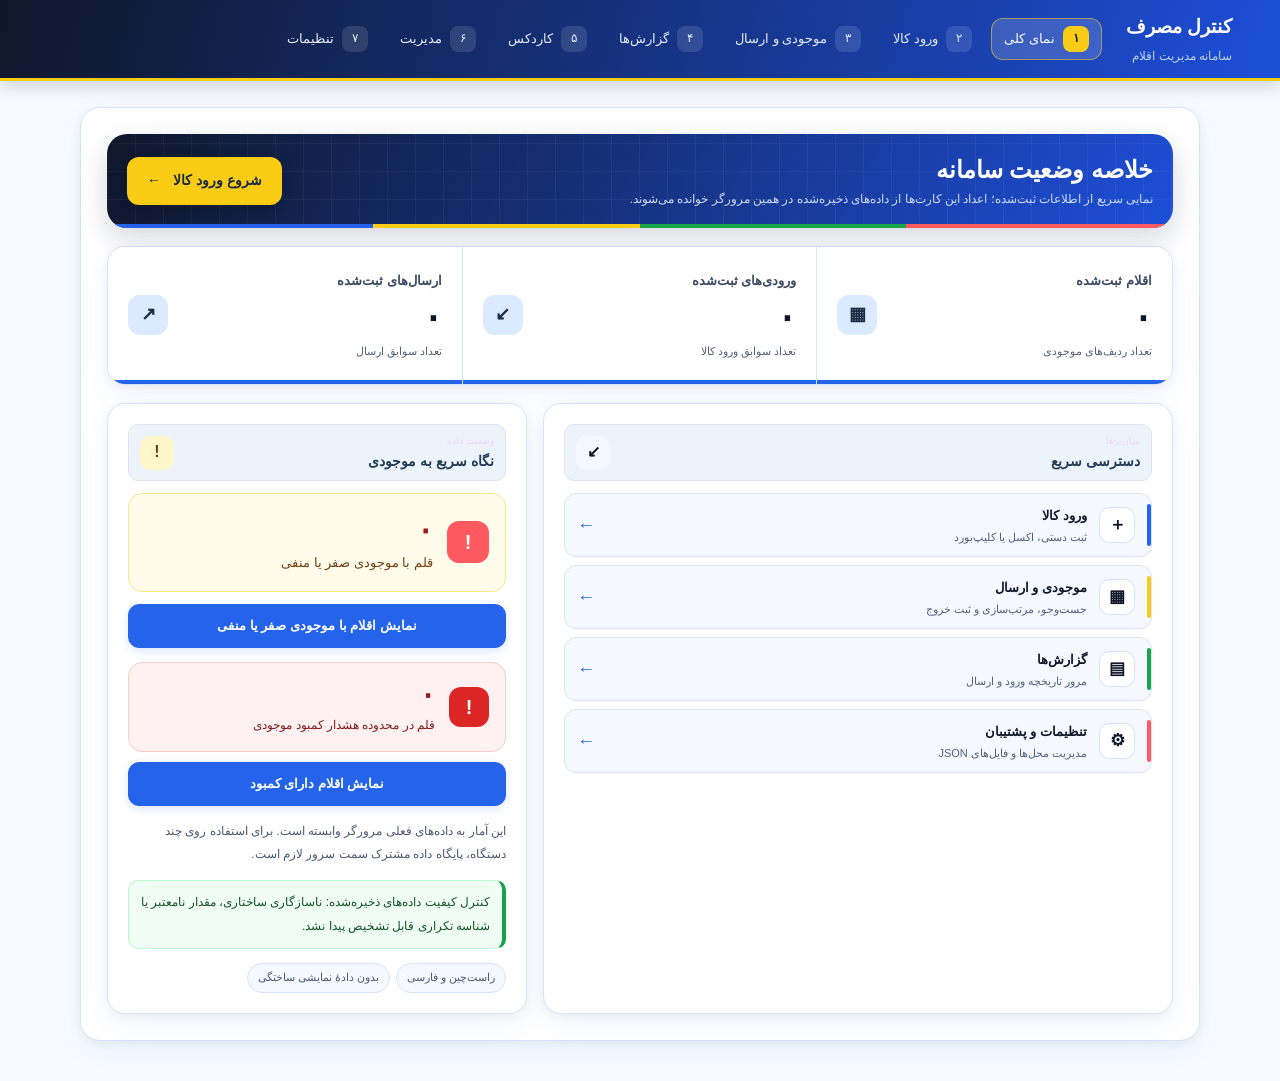
==== index.html @ 529f3e56 "انتقال ساختار و فایل‌های پروژه Anbar" ====
<!-- سند HTML5؛ زبان صفحه فارسی و جهت کلی راست‌به‌چپ است. -->
<!DOCTYPE html>
<html lang="fa" dir="rtl">
<!-- فراداده‌ها، عنوان صفحه و اتصال شیوه‌نامه اصلی. -->
<head>
  <meta charset="UTF-8">
  <meta name="viewport" content="width=device-width, initial-scale=1.0">
  <meta name="description" content="سامانه فارسی کنترل مصرف اقلام؛ ورود کالا، کنترل موجودی، ارسال و گزارش‌گیری.">
  <title>کنترل مصرف اقلام</title>
  <link rel="stylesheet" href="index.css">
  <link rel="stylesheet" href="dashboard/dashboard.css">
  <link rel="stylesheet" href="entry/entry.css">
  <link rel="stylesheet" href="inventory/inventory.css">
  <link rel="stylesheet" href="admin/admin.css">
</head>
<body>
  <div class="layout" id="app-layout">
    <!-- هدر ثابت و ناوبری اصلی؛ پیوندها شناسه سکشن‌های داخل main را هدف می‌گیرند. -->
    <header class="sidebar" aria-label="هدر ناوبری">
      <div class="brand">
        <h1>کنترل مصرف</h1>
        <p>سامانه مدیریت اقلام</p>
      </div>
      <!-- فهرست ناوبری؛ مقدار href هر پیوند باید با ID سکشن مربوط هماهنگ بماند. -->
      <nav aria-label="ناوبری بخش‌ها">
        <p class="nav-title">دسترسی به بخش‌ها</p>
        <ul class="nav-list">
          <li><a class="nav-link" href="#section-dashboard"><span class="nav-number">۱</span><span>نمای کلی</span></a></li>
          <li><a class="nav-link" href="#section-1"><span class="nav-number">۲</span><span>ورود کالا</span></a></li>
          <li><a class="nav-link" href="#section-2"><span class="nav-number">۳</span><span>موجودی و ارسال</span></a></li>
          <li><a class="nav-link" href="#section-4"><span class="nav-number">۴</span><span>گزارش‌ها</span></a></li>
          <li><a class="nav-link" href="#section-5"><span class="nav-number">۵</span><span>کاردکس</span></a></li>
          <li><a class="nav-link" href="#section-admin"><span class="nav-number">۶</span><span>مدیریت</span></a></li>
          <li><a class="nav-link" href="#section-3"><span class="nav-number">۷</span><span>تنظیمات</span></a></li>


        </ul>
      </nav>
    </header>
    <!-- محتوای اصلی برنامه پس از ناوبری. -->
    <main class="main">
      <!-- سربرگ معرفی سامانه و وضعیت نمایشی فعلی رابط. -->
            <div class="sections">
        <!-- داشبورد از فایل اختصاصی بارگذاری می‌شود. -->
        <div class="section-mount" data-section-mount="section-dashboard" aria-live="off"></div>

        <!-- ورود کالا: داده دستی، فایل و کلیپ‌بورد پیش از ثبت در پیش‌نمایش مشترک جمع می‌شوند. -->
        <div class="section-mount" data-section-mount="section-1" aria-live="off"></div>

        <!-- موجودی و ارسال: جدول ردیف‌ها در JavaScript ساخته می‌شود؛ جست‌وجو و مرتب‌سازی همان داده را کنترل می‌کنند. -->
        <div class="section-mount" data-section-mount="section-2" aria-live="off"></div>

        <!-- گزارش‌ها: تاریخچه ورود و ارسال، جدول‌های مستقل و قابل مرتب‌سازی دارند. -->
        <div class="section-mount" data-section-mount="section-4" aria-live="off"></div>

        <div class="section-mount" data-section-mount="section-5" aria-live="off"></div>

        <div class="section-mount" data-section-mount="section-admin" aria-live="off"></div>

        <!-- تنظیمات: بکاپ JSON و بازگردانی. -->
        <div class="section-mount" data-section-mount="section-3" aria-live="off"></div>
</div>
    </main>
  </div>

  <!-- پیش از نخستین تغییر داده، در صورت نیاز روش پشتیبان‌گیری را از کاربر می‌پرسد. -->
  <section class="backup-setup-gate" id="backup-setup-gate" role="dialog" aria-modal="true" aria-labelledby="backup-gate-title" hidden>
    <div class="backup-setup-card">
      <h2 id="backup-gate-title">پیش از نخستین تغییر، روش پشتیبان‌گیری را انتخاب کنید</h2>
      <p>این پیام فقط زمانی نمایش داده می‌شود که بخواهید برای نخستین بار اطلاعات را ذخیره یا تغییر دهید. عملیات فعلی ثبت نشده است؛ پس از انتخاب روش، آن را دوباره اجرا کنید.</p>
      <button class="action-button success" id="backup-gate-choose-folder" type="button">انتخاب پوشه و فعال‌سازی بکاپ</button>
      <!-- مسیر جایگزین برای مرورگرهایی که انتخاب پوشه یا ذخیره مستقیم فایل را پشتیبانی نمی‌کنند. -->
      <button class="action-button secondary" id="backup-gate-continue-without-backup" type="button">ادامه بدون بکاپ خودکار</button>
      <p class="backup-gate-note">در این حالت اطلاعات همچنان در حافظه محلی مرورگر ذخیره می‌شود، اما فایل پشتیبان خودکار ساخته نمی‌شود. پاک‌شدن داده‌های مرورگر یا خرابی دستگاه می‌تواند باعث از دست رفتن اطلاعات شود؛ از بخش بکاپ، فایل JSON را دستی دریافت کنید.</p>
      <p class="backup-gate-status" id="backup-gate-status" role="status" aria-live="polite">برای ثبت تغییر، یک روش پشتیبان‌گیری انتخاب کنید.</p>
      <p class="backup-gate-feedback" id="backup-gate-feedback" role="alert" aria-live="assertive"></p>
      <p>برای ذخیره مستقیم فایل، از نسخه به‌روز Chrome یا Edge روی رایانه و از طریق HTTPS استفاده کنید.</p>
    </div>
  </section>

  <!-- نسخه محلی SheetJS برای ورود Excel و خروجی گزارش، بدون وابستگی به CDN. -->
  <script src="vendor/xlsx.full.min.js"></script>
  <!-- پنجره‌های محاوره‌ای؛ JavaScript محتوای پویا و رفتار دکمه‌های آن‌ها را کنترل می‌کند. -->
  <dialog class="duplicate-dialog" id="duplicate-dialog" aria-labelledby="duplicate-dialog-title">
    <div class="duplicate-dialog-header">
      <h3 id="duplicate-dialog-title">بررسی اقلام تکراری پیش از ورود</h3>
      <button class="action-button secondary duplicate-close" id="duplicate-dialog-x" type="button" aria-label="بستن پنجره">بستن ✕</button>
    </div>
    <div class="duplicate-dialog-body" id="duplicate-dialog-details"></div>
    <div class="duplicate-dialog-footer">
      <button class="action-button secondary" id="duplicate-import-cancel" type="button">انصراف از ورود</button>
      <button class="action-button" id="duplicate-import-confirm" type="button">تأیید و ادامه ورود</button>
    </div>
  </dialog>

  <dialog class="duplicate-dialog" id="import-error-dialog" aria-labelledby="import-error-title">
    <div class="duplicate-dialog-header"><h3 id="import-error-title">ردیف‌های دارای خطا</h3><button class="action-button secondary" id="import-error-close" type="button">بستن ✕</button></div>
    <div class="duplicate-dialog-body" id="import-error-details"></div>
    <div class="duplicate-dialog-footer"><button class="action-button" id="import-error-ok" type="button">متوجه شدم</button></div>
  </dialog>
  <!-- فرم تأیید ارسال؛ مقادیر دوباره با موجودی جاری اعتبارسنجی می‌شوند. -->
  <dialog class="shipment-dialog" id="shipment-dialog" aria-labelledby="shipment-dialog-title">
    <form id="shipment-form" novalidate>
      <div class="shipment-header"><h3 id="shipment-dialog-title">تأیید نهایی ارسال کالاها</h3><button class="action-button shipment-close" id="shipment-dialog-x" type="button">بستن ✕</button></div>
      <div class="shipment-body">
        <p class="preview-message">تعداد هر کالا را بررسی و در صورت نیاز ویرایش کنید. تعداد ارسالی باید بیشتر از صفر و حداکثر برابر موجودی باشد.</p>
        <div class="shipment-items" id="shipment-items"></div>
        <div class="shipment-meta">
          <div class="field-group"><label for="shipment-location">محل ارسال</label><input id="shipment-location" list="shipment-location-options" required maxlength="120" autocomplete="off"><datalist id="shipment-location-options"></datalist></div>
<div class="field-group" id="shipment-sublocation-group"><label for="shipment-sublocation">زیرمجموعه محل ارسال (اختیاری)</label><input id="shipment-sublocation" list="shipment-sublocation-options" maxlength="120" autocomplete="off"><datalist id="shipment-sublocation-options"></datalist></div>
          <div class="field-group"><label for="shipment-voucher">شماره حواله</label><input id="shipment-voucher" type="text" maxlength="80" placeholder="خالی بماند تا خودکار ساخته شود"></div>
          <div class="field-group"><label for="shipment-exit-number">شماره خروج کالا</label><input id="shipment-exit-number" type="text" maxlength="80" placeholder="خالی بماند تا خودکار ساخته شود"></div>
        </div>
        <p class="shipment-note">اگر شماره حواله یا شماره خروج وارد نشود، سیستم آن را با تاریخ خورشیدی و ساعت به‌صورت خودکار ایجاد می‌کند.</p>
        <p class="shipment-feedback" id="shipment-feedback" role="alert" aria-live="assertive"></p>
      </div>
      <div class="shipment-footer"><button class="action-button shipment-close" id="shipment-cancel" type="button">انصراف</button><button class="action-button success" id="confirm-shipment" type="submit">تأیید نهایی ارسال</button></div>
    </form>
  </dialog>

  <!-- پنجره مشترک تأیید موفقیت ورود و ارسال؛ اطلاعات از سند ذخیره‌شده پر می‌شود. -->
  <dialog class="operation-success-dialog" id="operation-success-dialog" aria-labelledby="operation-success-title">
    <div class="duplicate-dialog-header">
      <h3 id="operation-success-title">عملیات با موفقیت انجام شد</h3>
      <button class="action-button secondary" id="operation-success-close" type="button" aria-label="بستن پنجره">بستن ✕</button>
    </div>
    <div class="operation-success-body" id="operation-success-content"></div>
    <div class="duplicate-dialog-footer">
      <button class="action-button success" id="operation-success-ok" type="button">تأیید</button>
    </div>
  </dialog>

  <!-- منطق برنامه در انتهای body بارگیری می‌شود تا عناصر HTML پیش از اتصال رویدادها حاضر باشند. -->
  <script src="sections-loader.js"></script>
</body>
</html>
---- index.css ----
/* ==========================================================================
   شیوه‌نامه اصلی سامانه کنترل مصرف اقلام — نسخه یکپارچه
   ساختار فایل:
   ۱) توکن‌ها و پایه   ۲) هدر و ناوبری   ۳) سربرگ صفحه و کارت سکشن‌ها
   ۴) دکمه‌ها و فرم‌ها  ۵) نمای کلی     ۶) ورود کالا
   ۷) موجودی و ارسال   ۸) گزارش‌ها      ۹) تنظیمات
   ۱۰) جدول‌های مشترک  ۱۱) پنجره‌ها و دروازه بکاپ  ۱۲) واکنش‌گرایی
   توجه: نام کلاس‌ها و شناسه‌ها با index.html و index.js هماهنگ است؛ تغییر نام آن‌ها
   بدون به‌روزرسانی دو فایل دیگر رفتار برنامه را مختل می‌کند.
   ========================================================================== */

/* ---------- ۱) توکن‌ها و پایه ---------- */
/* ---------- ۱) توکن‌ها و پایه ---------- */
/* ---------- ۱) توکن‌ها و پایه ---------- */
/* ---------- ۱) توکن‌ها و پایه ---------- */
:root {
  color-scheme: light;
  --ink: #0f172a;
  --ink-soft: #1d4ed8;
  --blue: #2563eb;
  --blue-strong: #1d4ed8;
  --blue-wash: #dbeafe;
  --blue-faint: #eff6ff;
  --red: #ff5a5f;
  --red-strong: #e11d48;
  --red-wash: #ffe4e6;
  --yellow: #facc15;
  --yellow-wash: #fff7cc;
  --green: #16a34a;
  --green-strong: #15803d;
  --green-wash: #dcfce7;
  --text: #1f2937;
  --muted: #52607a;
  --line: #d5e3fb;
  --wash: #f5f9ff;
  --page: #f7fbff;
  --surface: #ffffff;
  --radius: 16px;
  --shadow: 0 10px 28px rgba(37, 99, 235, .07), 0 2px 9px rgba(22, 163, 74, .035), 0 2px 10px rgba(250, 204, 21, .035), 0 2px 12px rgba(225, 29, 72, .025);
}
* { box-sizing: border-box; }
[hidden] { display: none !important; }
html {
  max-width: 100%;
  scroll-behavior: smooth;
  scroll-padding-top: 150px;
}
body {
  max-width: 100%;
  min-height: 100vh;
  margin: 0;
  overflow-x: clip;
  background: var(--page);
  color: var(--text);
  font-family: "Vazirmatn", Tahoma, "Segoe UI", Arial, sans-serif;
  line-height: 1.8;
  -webkit-text-size-adjust: 100%;
}
.layout { min-height: 100vh; direction: rtl; }
img, video, canvas, svg { max-width: 100%; }
button, input, select, textarea { font: inherit; max-width: 100%; touch-action: manipulation; }
a:focus-visible, button:focus-visible, input:focus-visible,
select:focus-visible, textarea:focus-visible, summary:focus-visible {
  outline: 3px solid var(--blue);
  outline-offset: 2px;
}
/* ---------- ۲) هدر و ناوبری ---------- */
.sidebar {
  position: sticky;
  top: 0;
  z-index: 1000;
  display: flex;
  align-items: center;
  gap: 24px;
  width: 100%;
  min-height: 78px;
  padding: 10px clamp(16px, 4vw, 48px);
  border-bottom: 3px solid var(--yellow);
  background: linear-gradient(105deg, var(--ink) 0%, var(--ink-soft) 100%);
  color: #fff;
  box-shadow: 0 4px 18px rgba(15, 25, 42, .2);
}
.brand { flex: 0 0 auto; order: 1; margin: 0; white-space: nowrap; }
.brand h1 { margin: 0; font-size: 19px; font-weight: 800; }
.brand p { margin: 2px 0 0; color: #c3d3ee; font-size: 12px; }
.nav-title { display: none; }
.sidebar nav { flex: 1; order: 2; min-width: 0; }
.nav-list { display: flex; align-items: center; gap: 6px; margin: 0; padding: 0; list-style: none; }
.nav-list > li { flex: 0 0 auto; }
.nav-link {
  display: flex;
  align-items: center;
  gap: 8px;
  min-height: 42px;
  padding: 6px 12px;
  border: 1px solid transparent;
  border-radius: 12px;
  color: #e7edf7;
  font-size: 13px;
  text-decoration: none;
  white-space: nowrap;
  transition: background-color 150ms ease, border-color 150ms ease;
}
.nav-link:hover { background: rgba(255, 255, 255, .1); }
.nav-link:focus-visible { outline-color: var(--yellow); }
.nav-link[aria-current="page"] {
  border-color: rgba(250, 204, 21, .55);
  background: rgba(255, 255, 255, .15);
  color: #fff;
}
.nav-number {
  display: inline-grid;
  place-items: center;
  width: 26px;
  height: 26px;
  border-radius: 8px;
  background: rgba(255, 255, 255, .12);
  font-size: 12px;
}
.nav-link[aria-current="page"] .nav-number { background: var(--yellow); color: var(--ink); font-weight: 800; }
/* ---------- ۳) سربرگ صفحه و کارت سکشن‌ها ---------- */
.main {
  min-width: 0;
  min-height: calc(100vh - 78px);
  padding: 26px clamp(14px, 4vw, 54px) 40px;
}
.page-topline {
  display: flex;
  align-items: center;
  justify-content: space-between;
  gap: 18px;
  max-width: 1120px;
  margin: 0 auto 20px;
  padding: 18px 22px;
  border: 1px solid var(--line);
  border-right: 5px solid var(--blue);
  border-radius: var(--radius);
  background: var(--surface);
  box-shadow: var(--shadow);
}
.page-title-block { min-width: 0; }
.page-topline .page-eyebrow { display: none; }
.page-title-block h2 { margin: 0 0 2px; color: var(--ink); font-size: clamp(19px, 2.2vw, 26px); line-height: 1.5; }
.page-title-block p { margin: 0; color: var(--muted); font-size: 13px; }
.design-preview-status {
  display: inline-flex;
  flex: 0 0 auto;
  align-items: center;
  gap: 8px;
  padding: 7px 13px;
  border: 1px solid #bbf7d0;
  border-radius: 999px;
  background: var(--green-wash);
  color: var(--green-strong);
  font-size: 12px;
  font-weight: 700;
}
.status-dot { width: 8px; height: 8px; border-radius: 50%; background: var(--green); box-shadow: 0 0 0 4px rgba(22, 163, 74, .16); }
.sections { display: grid; gap: 20px; width: 100%; margin: 0 auto; }
.section-card:not(#section-2) { width: min(1120px, 100%); justify-self: center; }
.section-card {
  display: none;
  min-width: 0;
  min-height: 160px;
  padding: clamp(16px, 3vw, 28px);
  border: 1px solid var(--line);
  border-radius: 20px;
  background: var(--surface);
  box-shadow: var(--shadow);
  overflow-wrap: break-word;
}
.section-card.is-active { display: block; }
.section-heading { display: flex; align-items: center; gap: 12px; margin-bottom: 18px; }
.section-icon {
  display: inline-grid;
  place-items: center;
  flex: 0 0 40px;
  width: 40px;
  height: 40px;
  border-radius: 12px;
  background: var(--blue-wash);
  color: var(--blue-strong);
  font-size: 16px;
  font-weight: 800;
}
.section-card h3 { margin: 0; color: var(--ink); font-size: 18px; }
/* ---------- ۴) دکمه‌ها و فرم‌ها ---------- */
.action-button {
  display: inline-flex;
  align-items: center;
  justify-content: center;
  min-height: 44px;
  padding: 9px 18px;
  border: 1px solid var(--blue);
  border-radius: 11px;
  background: var(--blue);
  color: #fff;
  font-size: 13px;
  font-weight: 700;
  cursor: pointer;
  box-shadow: 0 3px 10px rgba(37, 99, 235, .16);
  transition: background-color 150ms ease, border-color 150ms ease, transform 150ms ease;
}
.action-button:hover:not(:disabled) { border-color: var(--blue-strong); background: var(--blue-strong); transform: translateY(-1px); }
.action-button:active:not(:disabled) { transform: none; }
.action-button.secondary { border-color: #eab308; background: var(--yellow-wash); color: #713f12; box-shadow: 0 3px 10px rgba(250, 204, 21, .18); }
.action-button.secondary:hover:not(:disabled) { border-color: #ca8a04; background: #fef08a; color: #713f12; }
.action-button.success { border-color: var(--green); background: var(--green); color: #fff; box-shadow: 0 3px 10px rgba(22, 163, 74, .18); }
.action-button.success:hover:not(:disabled) { border-color: var(--green-strong); background: var(--green-strong); }
.action-button.delete-selected-button { border-color: var(--red); background: var(--red); box-shadow: 0 3px 10px rgba(225, 29, 72, .16); }
.action-button.delete-selected-button:hover:not(:disabled) { border-color: var(--red-strong); background: var(--red-strong); }
.action-button:disabled { opacity: .5; cursor: not-allowed; filter: saturate(.6); }
.field-group { display: grid; gap: 7px; margin-bottom: 14px; }
.field-group:last-child { margin-bottom: 0; }
.field-group label, .search-label { color: var(--text); font-size: 13px; font-weight: 700; text-align: right; }
.field-hint { color: var(--muted); font-size: 12px; text-align: right; }
.feedback { min-height: 24px; margin: 12px 0 0; color: var(--blue-strong); font-size: 13px; white-space: pre-line; }
input:not([type="checkbox"]):not([type="radio"]):not([type="file"]):not([type="hidden"]),
select, textarea {
  width: 100%;
  min-width: 0;
  min-height: 38px;
  padding: 7px 11px;
  border: 1px solid #c3cfe0;
  border-radius: 10px;
  background: #fff;
  color: var(--text);
  font-size: 13px;
  line-height: 1.5;
  transition: border-color 150ms ease, box-shadow 150ms ease;
}
input:not([type="checkbox"]):not([type="radio"]):not([type="file"]):focus,
select:focus, textarea:focus {
  border-color: var(--blue);
  outline: 0;
  box-shadow: 0 0 0 3px rgba(37, 99, 235, .18);
}
textarea { min-height: 130px; resize: vertical; text-align: right; }
input[type="checkbox"], input[type="radio"] { width: 18px; height: 18px; accent-color: var(--blue); cursor: pointer; }
input[type="file"] {
  display: block;
  width: 100%;
  min-width: 0;
  padding: 7px;
  border: 1px solid #c3cfe0;
  border-radius: 10px;
  background: #fff;
  color: var(--text);
  font-size: 13px;
}
input[type="file"]::file-selector-button {
  margin-inline-end: 10px;
  padding: 7px 12px;
  border: 0;
  border-radius: 8px;
  background: var(--blue-wash);
  color: var(--blue-strong);
  font: inherit;
  font-weight: 700;
  cursor: pointer;
}
input[type="file"]::file-selector-button:hover { background: #bfdbfe; }
.stat-orange { --tone: var(--green); --tone-soft: var(--green-wash); }
.stat-rose { --tone: var(--red); --tone-soft: var(--red-wash); }
.stat-amber { --tone: var(--yellow); --tone-soft: var(--yellow-wash); }
.quick-link-symbol {
  display: inline-grid;
  place-items: center;
  flex: 0 0 36px;
  width: 36px;
  height: 36px;
  border-radius: 10px;
  background: #fff;
  color: var(--ink);
  font-size: 17px;
  font-weight: 800;
  box-shadow: inset 0 0 0 1px var(--line);
}
.quick-link-arrow { flex: 0 0 auto; margin-inline-start: auto; color: var(--blue); font-size: 18px; }
#dashboard-data-quality-report {
  padding: 10px 12px;
  border: 1px solid #bbf7d0;
  border-right: 4px solid #16a34a;
  border-radius: 10px;
  background: #f0fdf4;
  color: #14532d;
  text-align: right;
}
#dashboard-data-quality-report.feedback { border-color: #fecaca; border-right-color: var(--red); background: #fef2f2; color: #7f1d1d; }
.input-panel h4 { margin: 0 0 16px; color: var(--ink); font-size: 16px; line-height: 1.8; }
.preview-panel { min-width: 0; margin-top: 14px; padding: 14px; border: 1px solid var(--line); border-radius: 12px; background: #fff; }
.preview-panel h5 { margin: 0 0 8px; color: var(--ink); font-size: 14px; }
.preview-message { margin: 0 0 10px; color: var(--muted); font-size: 12px; }
.preview-empty { color: var(--muted); font-size: 12px; }
/* ---------- ۷) موجودی و ارسال ---------- */
.inventory-management-actions { display: flex; align-items: center; justify-content: space-between; flex-wrap: wrap; gap: 10px; margin: 0 0 14px; padding: 10px 14px; border: 1px solid var(--line); border-radius: 12px; background: var(--wash); }
.select-all-label { display: inline-flex; align-items: center; gap: 8px; color: var(--text); font-size: 13px; font-weight: 700; cursor: pointer; }
.inventory-action-buttons { display: flex; flex-wrap: wrap; align-items: center; gap: 8px; }
.inventory-action-buttons .action-button { min-height: 38px; padding: 6px 14px; }
.inventory-selection-cell { text-align: center; }
.kardex-toolbar { display: grid; grid-template-columns: minmax(0, 2fr) minmax(180px, 1fr); gap: 12px; margin-bottom: 14px; }
.kardex-toolbar .field-group { min-width: 0; margin: 0; }
.kardex-table { min-width: 940px; }
.kardex-table td:nth-child(4), .kardex-table td:nth-child(n + 7) { direction: ltr; font-variant-numeric: tabular-nums; }
.date-time-cell { vertical-align: middle; }
.date-time-cell .date-part, .date-time-cell .time-part { display: block; line-height: 1.5; white-space: nowrap; }
.date-time-cell .time-part { color: var(--muted); font-size: .92em; }
/* ---------- ۹) تنظیمات ---------- */
.settings-grid { display: grid; grid-template-columns: repeat(2, minmax(0, 1fr)); align-items: start; gap: 14px; }
/* مدیریت محل‌ها در ستون اول؛ بکاپ و بازگردانی روی هم در ستون دوم. */
.settings-grid > .settings-box:nth-child(1) { grid-column: 1; grid-row: 1 / span 2; }
.settings-grid > .settings-box:nth-child(2) { grid-column: 2; grid-row: 1; }
.settings-grid > .settings-box:nth-child(3) { grid-column: 2; grid-row: 2; }
.settings-box { display: flex; flex-direction: column; gap: 10px; min-width: 0; padding: 18px; border: 1px solid var(--line); border-radius: 14px; background: var(--wash); box-shadow: var(--shadow); text-align: right; }
.settings-box h4, .settings-box p { margin: 0; }
.settings-box h4 { color: var(--ink); font-size: 16px; }
.settings-box > p { color: var(--muted); font-size: 13px; }
.settings-box > p.feedback { color: var(--blue-strong); font-size: 13px; }
.settings-box > p.field-hint { font-size: 12px; }
.settings-box > .action-button { align-self: flex-start; }
.location-create-form { display: grid; grid-template-columns: repeat(2, minmax(0, 1fr)); gap: 10px 12px; }
.location-create-form .field-group { margin: 0; }
.location-create-form > .action-button { grid-column: 1 / -1; justify-self: start; }
.saved-locations-section { display: grid; gap: 8px; margin-top: 6px; padding-top: 14px; border-top: 1px solid #b9c9e0; }
.saved-locations-section h5 { margin: 0; color: var(--ink); font-size: 14px; }
.location-list { display: grid; gap: 8px; max-height: 320px; overflow-y: auto; overscroll-behavior: contain; padding: 4px; border: 1px solid var(--line); border-radius: 12px; background: rgba(255, 255, 255, .6); }
.location-list-empty { margin: 0; padding: 12px; border: 1px dashed #93b4f0; border-radius: 9px; color: var(--muted); font-size: 12px; text-align: center; }
.location-record { display: grid; grid-template-columns: minmax(0, 1fr) auto auto; align-items: center; gap: 8px; padding: 10px 12px; border: 1px solid var(--line); border-radius: 10px; background: #fff; }
.location-record-details { display: grid; gap: 3px; min-width: 0; }
.location-record h6 { margin: 0; color: var(--ink); font-size: 13px; overflow-wrap: anywhere; }
.location-record p { margin: 0; color: var(--muted); font-size: 12px; overflow-wrap: anywhere; }
.location-edit-button, .location-delete-button { min-height: 34px; padding: 5px 10px; white-space: nowrap; }
.location-delete-button { border-color: #fecaca !important; background: #fef2f2 !important; color: var(--red-strong) !important; }
.location-delete-button:hover:not(:disabled) { border-color: var(--red) !important; background: var(--red-wash) !important; }
/* ---------- ۱۰) جدول‌های مشترک (پیش‌نمایش، تکراری‌ها، ارسال) ---------- */
.preview-table-wrap { max-width: 100%; margin-bottom: 12px; overflow-x: auto; overscroll-behavior-x: contain; -webkit-overflow-scrolling: touch; }
.bulk-preview-scroll { max-height: 520px; overflow: auto; }
.bulk-preview-scroll thead { position: sticky; top: 0; z-index: 1; }
.preview-table, .sortable-data-table { width: 100%; max-width: 100%; border-collapse: collapse; font-size: 12px; text-align: center; }
.preview-table th, .preview-table td, .sortable-data-table th, .sortable-data-table td { padding: 8px; border: 1px solid var(--line); vertical-align: middle; white-space: nowrap; }
.preview-table th, .sortable-data-table thead th { background: var(--blue-wash); border-color: #bfdbfe; color: #1e3a8a; }
.sortable-data-table tbody tr:nth-child(even) { background: #f8fafc; }
.sortable-data-table tbody tr:hover { background: var(--yellow-wash); }
.table-sort-button { display: flex; align-items: center; justify-content: center; gap: 6px; width: 100%; min-height: 34px; padding: 4px 6px; border: 0; border-radius: 6px; background: transparent; color: inherit; font-weight: 700; cursor: pointer; }
.table-sort-button:hover { background: rgba(255, 255, 255, .75); }
.table-sort-marker { min-width: 1em; color: var(--blue-strong); }
.import-invalid-row, .sortable-data-table tbody tr.import-invalid-row { background: var(--red-wash); color: #991b1b; }
.import-invalid-row td:last-child { min-width: 220px; white-space: normal; }
.shipment-items-table { min-width: 700px; }
.shipment-items-table td { min-width: 120px; }
.shipment-items-table input { width: 100%; min-width: 95px; text-align: center; }
.duplicate-group-table { min-width: 460px; }
.inventory-discrepancy-table { min-width: 620px; }
/* ---------- ۱۱) پنجره‌ها و دروازه بکاپ ---------- */
dialog { color: var(--text); }
dialog::backdrop { background: rgba(15, 25, 42, .62); backdrop-filter: blur(2px); }
.duplicate-dialog, .shipment-dialog { padding: 0; border: 1px solid #bfdbfe; border-radius: 16px; background: #fff; box-shadow: 0 24px 80px rgba(20, 30, 48, .3); }
.duplicate-dialog { width: min(760px, calc(100% - 28px)); max-height: min(86vh, 780px); }
.shipment-dialog { width: min(900px, calc(100% - 24px)); max-height: min(92vh, 900px); }
.duplicate-dialog-header, .shipment-header, .shipment-footer { display: flex; align-items: center; justify-content: space-between; gap: 12px; padding: 14px 20px; background: var(--blue-faint); border-bottom: 1px solid #bfdbfe; }
.duplicate-dialog-header h3, .shipment-header h3 { margin: 0; color: var(--ink); font-size: 17px; }
.duplicate-dialog-body { max-height: calc(86vh - 150px); padding: 18px 20px; overflow: auto; }
.duplicate-dialog-body p { margin: 0 0 14px; font-size: 13px; line-height: 1.9; }
.duplicate-dialog-footer { display: flex; justify-content: flex-end; gap: 8px; padding: 12px 20px; border-top: 1px solid var(--line); }
.duplicate-close, .shipment-close { border-color: #c3cfe0; background: #fff; color: var(--text); }
.duplicate-close:hover:not(:disabled), .shipment-close:hover:not(:disabled) { border-color: var(--blue); background: var(--blue-faint); color: var(--blue-strong); }
.duplicate-group { margin: 0 0 14px; padding: 12px; border: 1px solid #fde68a; border-radius: 10px; background: #fffbeb; }
.duplicate-group h4 { margin: 0 0 8px; color: #92400e; font-size: 14px; overflow-wrap: anywhere; }
.shipment-body { max-height: calc(92vh - 140px); padding: 18px; overflow: auto; }
.shipment-items { width: 100%; overflow-x: auto; }
.shipment-meta { display: grid; grid-template-columns: repeat(3, minmax(0, 1fr)); gap: 12px; margin-top: 18px; padding: 16px; border: 1px solid #fde68a; border-radius: 12px; background: #fffbeb; }
.shipment-meta .field-group { margin: 0; }
.shipment-note { margin: 10px 0 0; color: var(--muted); font-size: 12px; }
.shipment-feedback { margin: 10px 0 0; color: var(--red-strong); font-size: 13px; }
.shipment-footer { justify-content: flex-end; border-top: 1px solid #bfdbfe; border-bottom: 0; }
/* ---------- ۱۲) واکنش‌گرایی ---------- */
@media (max-width: 1200px) {
  .sidebar { display: grid; grid-template-columns: minmax(0, 1fr); grid-template-areas: "brand" "nav"; gap: 6px 14px; padding: 10px 18px; }
  .brand { grid-area: brand; white-space: normal; }
  .sidebar nav { grid-area: nav; width: 100%; }
  .nav-list { overflow-x: auto; overflow-y: hidden; padding: 2px 0 6px; scrollbar-width: thin; overscroll-behavior-x: contain; -webkit-overflow-scrolling: touch; }
}
@media (max-width: 860px) {
.shipment-meta { grid-template-columns: repeat(2, minmax(0, 1fr)); }

}
@media (max-width: 760px) {
.main { padding: 18px 12px 28px; }
.page-topline { flex-direction: column; align-items: flex-start; padding: 16px; }
.section-card { min-height: 0; padding: 16px 12px; border-radius: 16px; }
.settings-grid { grid-template-columns: minmax(0, 1fr); }
.settings-grid > .settings-box:nth-child(n) { grid-column: 1 / -1; grid-row: auto; }
.inventory-management-actions { flex-direction: column; align-items: stretch; }
.kardex-toolbar { grid-template-columns: minmax(0, 1fr); }
.inventory-action-buttons .action-button { flex: 1 1 140px; }
.location-create-form { grid-template-columns: minmax(0, 1fr); }
.duplicate-dialog, .shipment-dialog { width: calc(100% - 16px); max-height: 94vh; border-radius: 12px; }
.duplicate-dialog-header, .shipment-header, .shipment-footer { flex-wrap: wrap; padding: 12px 14px; }
.duplicate-dialog-body { max-height: calc(94vh - 140px); padding: 12px; }
.shipment-body { max-height: calc(94vh - 150px); padding: 12px; }
.duplicate-dialog-footer { flex-wrap: wrap; padding: 10px 12px; }
.shipment-meta { grid-template-columns: minmax(0, 1fr); padding: 12px; }

}
@media (max-width: 480px) {
html { scroll-padding-top: 130px; }
.sidebar { padding: 9px 10px; }
.brand h1 { font-size: 16px; }
.brand p { display: none; }
.nav-link { gap: 6px; padding: 6px 9px; font-size: 12px; }
.nav-number { width: 24px; height: 24px; }
.main { padding-right: 10px; padding-left: 10px; }
.section-card { padding: 14px 10px; }
.section-icon { flex-basis: 34px; width: 34px; height: 34px; }
.input-panel, .settings-box, .dashboard-panel { padding: 13px; }
/* اندازه ۱۶ پیکسل از بزرگ‌نمایی خودکار فیلدها در مرورگرهای موبایل جلوگیری می‌کند. */
  input:not([type="checkbox"]):not([type="radio"]):not([type="file"]), select, textarea { font-size: 16px; }
.entry-history-pagination { display: grid; grid-template-columns: 1fr auto 1fr; }
.entry-history-pagination span { font-size: 11px; text-align: center; }
.preview-table th, .preview-table td, .sortable-data-table th, .sortable-data-table td { padding: 6px; }
.location-record { grid-template-columns: minmax(0, 1fr) auto; }
.location-record-details { grid-column: 1 / -1; }

}
@media (max-width: 350px) {
.main { padding-right: 7px; padding-left: 7px; }
.nav-number { display: none; }
.inventory-action-buttons .action-button { width: 100%; }

}
@media (min-width: 1201px) {

}
/* ---------- اصلاحات دسترس‌پذیری و کنترل‌های مراحل ۵ تا ۷ ---------- */
.inventory-category-form-group input {
  width: 100%;
  min-width: 100px;
  min-height: 38px;
  padding: 6px 10px;
  border: 1px solid #b9c9e0;
  border-radius: 9px;
  background: #fff;
  color: var(--text);
  direction: rtl;
}
.inventory-category-form-group { margin-top: 2px; }
.inventory-category-form-group .field-hint { color: var(--muted); font-size: 12px; }
@media (max-width: 760px) {

}
@media (prefers-reduced-motion: reduce) {
html { scroll-behavior: auto; }
*, *::before, *::after { transition-duration: .01ms !important; animation-duration: .01ms !important; animation-iteration-count: 1 !important; }
.action-button:hover:not(:disabled), .dashboard-primary-link:hover { transform: none; }

}
/* بهبودهای اختصاصی کاردکس: ممیزی، فیلتر تاریخ و مانده نسبی. */
.kardex-audit-summary {
  margin: 0 0 14px;
  padding: 10px 12px;
  border: 1px solid var(--line);
  border-right: 4px solid var(--green);
  border-radius: 10px;
  background: #fff;
  color: var(--ink);
  font-size: 13px;
  line-height: 1.9;
  overflow-wrap: anywhere;
}
.kardex-audit-summary[data-status="warning"] {
  border-right-color: #d97706;
  background: #fffbeb;
  color: #92400e;
}
.kardex-toolbar { grid-template-columns: minmax(0, 2fr) repeat(2, minmax(150px, 1fr)); align-items: end; }
.kardex-toolbar input, .kardex-toolbar select { width: 100%; min-width: 0; }
.kardex-date-actions { display: flex; align-items: end; min-width: 0; }
.kardex-date-actions .action-button { width: 100%; min-height: 42px; }
.kardex-table { min-width: 1080px; }
.kardex-table th, .kardex-table td { vertical-align: middle; }
.kardex-table td:nth-child(1) { min-width: 145px; white-space: nowrap; }
.kardex-table td:nth-child(3) { min-width: 140px; overflow-wrap: anywhere; }
.kardex-table td:nth-child(4), .kardex-table td:nth-child(n + 7) {
  direction: ltr;
  unicode-bidi: plaintext;
  font-variant-numeric: tabular-nums;
  white-space: nowrap;
}
.kardex-table td:nth-child(5), .kardex-table td:nth-child(6) {
  min-width: 150px;
  max-width: 280px;
  white-space: normal;
  overflow-wrap: anywhere;
  text-align: right;
}
.kardex-row-undated td:first-child { color: #92400e; font-weight: 700; }
.kardex-number-cell { font-weight: 700; }
@media (max-width: 760px) {
.kardex-toolbar { grid-template-columns: minmax(0, 1fr); }
.kardex-date-actions .action-button { width: auto; }
.kardex-audit-summary { font-size: 12px; }

}
/* انتخاب‌گر تاریخ خورشیدی؛ مستقل از سرویس‌های بیرونی و قابل استفاده آفلاین. */
.solar-date-control {
  position: relative;
  display: flex;
  align-items: stretch;
  gap: 6px;
  width: 100%;
  min-width: 0;
}
.solar-date-control > .solar-date-input {
  flex: 1 1 auto;
  width: 1%;
  min-width: 0;
  direction: ltr;
  text-align: center;
  font-variant-numeric: tabular-nums;
}
.solar-date-toggle {
  flex: 0 0 auto;
  min-width: 58px;
  padding: 0 10px;
  border: 1px solid var(--line);
  border-radius: 8px;
  background: var(--surface, #fff);
  color: var(--text);
  font: inherit;
  font-size: 12px;
  font-weight: 700;
  cursor: pointer;
}
.solar-date-toggle:hover,
.solar-date-toggle:focus-visible {
  border-color: var(--primary, #2563eb);
  outline: 2px solid transparent;
}
.solar-date-input[aria-invalid="true"] {
  border-color: #dc2626;
  box-shadow: 0 0 0 1px #dc2626;
}
.solar-date-panel {
  position: absolute;
  z-index: 1000;
  top: calc(100% + 6px);
  inset-inline-start: 0;
  width: min(292px, calc(100vw - 36px));
  padding: 12px;
  border: 1px solid var(--line);
  border-radius: 12px;
  background: var(--surface, #fff);
  color: var(--text, #1f2937);
  box-shadow: 0 12px 32px rgb(15 23 42 / 18%);
  direction: rtl;
}
.solar-date-panel[hidden] { display: none !important; }
.solar-calendar-heading {
  display: grid;
  grid-template-columns: 32px 32px minmax(0, 1fr) 32px 32px;
  align-items: center;
  gap: 5px;
  margin-bottom: 10px;
  text-align: center;
}
.solar-calendar-heading strong { font-size: 13px; white-space: nowrap; }
.solar-calendar-nav {
  min-height: 34px;
  border: 1px solid var(--line);
  border-radius: 8px;
  background: transparent;
  color: inherit;
  font-size: 20px;
  cursor: pointer;
}
.solar-calendar-grid {
  display: grid;
  grid-template-columns: repeat(7, minmax(0, 1fr));
  gap: 3px;
}
.solar-calendar-weekdays {
  margin-bottom: 5px;
  color: var(--muted, #64748b);
  font-size: 12px;
  font-weight: 700;
  text-align: center;
}
.solar-calendar-weekdays span { padding: 5px 0; }
.solar-calendar-day,
.solar-calendar-empty {
  display: grid;
  place-items: center;
  min-width: 0;
  min-height: 33px;
}
.solar-calendar-day {
  border: 1px solid transparent;
  border-radius: 7px;
  background: transparent;
  color: inherit;
  font: inherit;
  font-size: 13px;
  cursor: pointer;
}
.solar-calendar-day:hover,
.solar-calendar-day:focus-visible {
  border-color: var(--primary, #2563eb);
  outline: none;
}
.solar-calendar-day.is-selected {
  background: var(--primary, #2563eb);
  color: #fff;
  font-weight: 800;
}
.solar-calendar-day.is-today:not(.is-selected) {
  border-color: var(--primary, #2563eb);
  font-weight: 800;
}
@media (max-width: 420px) {
.solar-date-control { gap: 4px; }
.solar-date-toggle { min-width: 50px; padding-inline: 6px; }
.solar-date-panel { width: min(276px, calc(100vw - 28px)); }

}
/* چیدمان نهایی فیلترهای کاردکس: تاریخ، سپس جست‌وجو و نوع گردش. */
#section-5 .kardex-toolbar {
  display: grid;
  grid-template-columns: minmax(0, 1fr);
  gap: 12px;
  width: 100%;
  margin: 0 0 14px;
}
#section-5 .kardex-date-row {
  display: grid;
  grid-template-columns: repeat(2, minmax(0, 1fr)) auto;
  align-items: end;
  gap: 12px;
  min-width: 0;
}
#section-5 .kardex-search-row {
  display: grid;
  grid-template-columns: minmax(0, 2fr) minmax(180px, 1fr);
  gap: 12px;
  min-width: 0;
}
#section-5 .kardex-toolbar .field-group {
  min-width: 0;
  width: 100%;
  margin: 0;
}
#section-5 .kardex-toolbar input,
#section-5 .kardex-toolbar select {
  box-sizing: border-box;
  width: 100%;
  min-width: 0;
}
#section-5 .solar-date-control {
  display: block;
  width: 100%;
}
#section-5 .solar-date-control > .solar-date-input {
  display: block;
  width: 100%;
  min-height: 42px;
  direction: ltr;
  text-align: center;
}
#section-5 .solar-date-panel {
  inset-inline-start: 0;
  inset-inline-end: auto;
}
#section-5 .kardex-date-reset {
  min-height: 42px;
  white-space: nowrap;
}
#section-5 .entry-history-table-wrap {
  width: 100%;
  max-width: none;
  overflow-x: auto;
}
#section-5 .kardex-table {
  width: 100%;
  min-width: 1180px;
  table-layout: auto;
}
#section-5 .kardex-table th,
#section-5 .kardex-table td {
  padding-inline: 12px;
}
#section-5 .kardex-table th:nth-child(5),
#section-5 .kardex-table td:nth-child(5) {
  min-width: 220px;
}
@media (max-width: 640px) {
#section-5 .kardex-date-row {
    grid-template-columns: minmax(0, 1fr);
  }
#section-5 .kardex-search-row {
    grid-template-columns: minmax(0, 1fr);
  }
#section-5 .kardex-date-reset {
    justify-self: start;
  }

}
/* پنجره بررسی ورود: فقط بدنه پنجره اسکرول عمودی داشته باشد؛ جدول‌ها صرفاً افقی پیمایش شوند. */
.duplicate-dialog-body {
  min-height: 0;
  overscroll-behavior: contain;
}
.duplicate-dialog-body .duplicate-table-wrap,
.duplicate-dialog-body .bulk-preview-scroll {
  max-height: none;
  overflow-x: auto;
  overflow-y: visible;
  overscroll-behavior: contain;
}
.duplicate-dialog-body .duplicate-summary {
  border-color: #f59e0b;
  background: #fffbeb;
}
.duplicate-dialog-body .duplicate-summary h4 { color: #92400e; }
.duplicate-summary-table { min-width: 760px; }
.feedback.feedback-success {
  margin-top: 12px;
  padding: 10px 12px;
  border: 1px solid #86efac;
  border-right: 4px solid #16a34a;
  border-radius: 9px;
  background: #f0fdf4;
  color: #166534;
  font-weight: 700;
}
/* اصلاح پنجره بررسی اقلام تکراری پیش از ورود کالا
   - افزایش عرض برای نمایش کامل ستون‌های جدول
   - انتقال اسکرول عمودی به بدنه پنجره و حذف اسکرول‌های تو در تو
   - حفظ اسکرول افقی جدول در نمایشگرهای باریک
*/
.duplicate-dialog {
  box-sizing: border-box;
  width: min(1180px, calc(100vw - 32px));
  max-width: calc(100vw - 32px);
  max-height: min(90vh, 900px);
  max-height: min(90dvh, 900px);
  overflow: hidden;
}
.duplicate-dialog-body {
  box-sizing: border-box;
  width: 100%;
  max-height: none;
  height: min( calc(90vh - 142px), 758px );
  height: min( calc(90dvh - 142px), 758px );
  min-height: 0;
  padding: 18px 20px;
  overflow-x: hidden;
  overflow-y: auto;
  overscroll-behavior-y: contain;
  -webkit-overflow-scrolling: touch;
}
.duplicate-dialog-body .duplicate-table-wrap,
.duplicate-dialog-body .preview-table-wrap,
.duplicate-dialog-body .bulk-preview-scroll {
  display: block;
  width: 100%;
  max-width: 100%;
  max-height: none;
  margin-bottom: 12px;
  overflow-x: auto;
  overflow-y: hidden;
  overscroll-behavior-x: contain;
  overscroll-behavior-y: auto;
  -webkit-overflow-scrolling: touch;
}
.duplicate-dialog-body .preview-table,
.duplicate-dialog-body .sortable-data-table {
  width: max-content;
  min-width: 100%;
  max-width: none;
  table-layout: auto;
}
.duplicate-dialog-body .preview-table th,
.duplicate-dialog-body .preview-table td,
.duplicate-dialog-body .sortable-data-table th,
.duplicate-dialog-body .sortable-data-table td {
  white-space: nowrap;
}
.duplicate-dialog-body .duplicate-summary-table { min-width: 920px; }
.duplicate-dialog-body .duplicate-group-table { min-width: 620px; }
@media (max-width: 640px) {
.duplicate-dialog {
    width: calc(100vw - 16px);
    max-width: calc(100vw - 16px);
    max-height: 92vh;
    max-height: 92dvh;
    margin: auto;
    border-radius: 12px;
  }
.duplicate-dialog-header,
  .duplicate-dialog-footer {
    gap: 8px;
    padding: 10px 12px;
  }
.duplicate-dialog-header h3 { font-size: 14px; }
.duplicate-dialog-body {
    height: calc(92vh - 126px);
    height: calc(92dvh - 126px);
    padding: 12px;
  }
.duplicate-dialog-body .duplicate-summary-table { min-width: 860px; }

}
/* بهینه‌سازی پنجره بررسی اقلام تکراری: اسکرول روان و سبک، بدون انیمیشن سنگین */
.duplicate-dialog {
  position: fixed;
  inset: 0;
  margin: auto;
  animation: none;
  transition: none;
  box-shadow: 0 10px 28px rgba(20, 30, 48, .18);
}
.duplicate-dialog::backdrop {
  backdrop-filter: none;
  -webkit-backdrop-filter: none;
}
.duplicate-dialog-body {
  display: flex;
  flex-direction: column;
  align-items: center;
  scroll-behavior: auto;
  touch-action: pan-y;
  scrollbar-width: thin;
  overscroll-behavior: contain;
}
.duplicate-dialog-body > * {
  width: 100%;
  max-width: 100%;
}
.duplicate-dialog-body .duplicate-table-wrap,
.duplicate-dialog-body .preview-table-wrap,
.duplicate-dialog-body .bulk-preview-scroll {
  margin-inline: auto;
  scroll-behavior: auto;
  touch-action: pan-x pan-y;
}
.duplicate-dialog-body .preview-table,
.duplicate-dialog-body .sortable-data-table {
  margin-inline: auto;
}
/* جلوگیری از حرکت نرم و تأخیردار در اسکرول داخلی این پنجره */
.duplicate-dialog-body,
.duplicate-dialog-body * {
  scroll-behavior: auto;
}
.input-panel h4 {
  margin: 0 0 12px;
  padding: 8px 11px;
  border: 1px solid #dce6f2;
  border-radius: 10px;
  background: #edf3fa;
  color: #263b57;
  font-size: 14px;
  line-height: 1.55;
}
@media (max-width: 760px) {
.input-panel h4 { padding: 7px 10px; }

}
/* ---------- یکسان‌سازی ابعاد هدرها بر اساس ارتفاع متن معمولی ---------- */
/* متن پایه ۱۳px با line-height برابر ۱٫۸ است؛ هدر فرعی دو برابر و اصلی چهار برابر آن است. */
.dashboard-hero-compact,
.dashboard-panel-heading,
.input-panel h4,
.settings-box > h4:not(.dashboard-hero-compact h4) {
  box-sizing: border-box;
  width: 100%;
  min-height: 47px;
  margin-top: 0;
  margin-bottom: 12px;
  padding: 6px 12px;
  display: flex;
  align-items: center;
}
.dashboard-panel-heading h3,
.input-panel h4,
.settings-box > h4:not(.dashboard-hero-compact h4) {
  line-height: 1.45;
}
@media (max-width: 760px) {
.dashboard-hero-compact,
  .dashboard-panel-heading,
  .input-panel h4,
  .settings-box > h4:not(.dashboard-hero-compact h4) {
    width: 100%;
    min-height: 47px;
    padding: 6px 10px;
  }

}
/* ---------- گرادیانت بنفش هدرهای زیرمجموعه ---------- */
/* هدر اصلی عمداً از این قانون مستثنا است. */
.dashboard-hero-compact,
.dashboard-panel-heading,
.input-panel h4,
.settings-box > h4:not(.dashboard-hero-compact h4) {
  border-color: #6A017C;
  background: linear-gradient(135deg, #6A017C 0%, #9F01BB 100%);
  color: #ffffff;
}
.dashboard-hero-compact h3,
.dashboard-hero-compact h4,
.dashboard-panel-heading h3,
.input-panel h4,
.settings-box > h4:not(.dashboard-hero-compact h4) {
  color: #ffffff;
}
/* ---------- رنگ هدر ردیف‌های عنوان لیست‌ها و جدول‌ها ---------- */
.preview-table th,
.sortable-data-table thead th {
  background: #03B7AF;
  border-color: #029b94;
  color: #ffffff;
}
.table-sort-marker {
  color: #ffffff;
}
/* ---------- نمایش مستقل زیرمجموعه‌های محل ارسال ---------- */
.location-record-group {
  display: grid;
  gap: 6px;
  padding: 8px;
  border: 1px solid var(--line);
  border-radius: 12px;
  background: #f8fafc;
}
.location-record-parent {
  background: #ffffff;
}
.location-record-sublocation {
  grid-template-columns: minmax(0, 1fr) auto;
  margin-right: 18px;
  border-color: #d7e3ef;
  background: #f0f7fb;
}
.location-sublocation-name {
  color: var(--ink);
  font-size: 12px;
  overflow-wrap: anywhere;
}
.location-sublocation-name::before {
  content: "↳ ";
  color: var(--muted);
  font-weight: 700;
}
.location-sublocation-delete {
  grid-column: 2;
}
.location-sublocation-empty {
  margin: 0;
  padding: 7px 12px;
  color: var(--muted);
  font-size: 12px;
}
/* ---------- پنجره نتیجه موفق عملیات ورود و ارسال ---------- */
.operation-success-dialog {
  box-sizing: border-box;
  width: min(900px, calc(100vw - 28px));
  max-width: calc(100vw - 28px);
  max-height: min(88vh, 820px);
  max-height: min(88dvh, 820px);
  padding: 0;
  border: 1px solid var(--line);
  border-radius: 16px;
  color: var(--text);
  background: var(--surface, #fff);
  box-shadow: 0 18px 48px rgb(15 23 42 / 22%);
}
.operation-success-dialog::backdrop { background: rgb(15 23 42 / 58%); }
.operation-success-dialog .duplicate-dialog-header,
.operation-success-dialog .duplicate-dialog-footer {
  display: flex;
  align-items: center;
  justify-content: space-between;
  gap: 10px;
  padding: 12px 16px;
}
.operation-success-dialog .duplicate-dialog-header h3 {
  margin: 0;
  color: inherit;
  font-size: 16px;
}
.operation-success-body {
  max-height: calc(88vh - 130px);
  max-height: calc(88dvh - 130px);
  padding: 16px;
  overflow: auto;
  overscroll-behavior: contain;
}
.operation-success-summary {
  display: grid;
  grid-template-columns: repeat(2, minmax(0, 1fr));
  gap: 8px;
  margin-bottom: 18px;
}
.operation-success-summary-row {
  display: flex;
  flex-direction: column;
  gap: 3px;
  min-width: 0;
  padding: 9px 11px;
  border: 1px solid var(--line);
  border-radius: 9px;
  background: var(--wash);
}
.operation-success-summary-row strong { color: var(--muted); font-size: 11px; }
.operation-success-summary-row span { overflow-wrap: anywhere; font-size: 13px; font-weight: 700; }
.operation-success-items-heading { margin: 0 0 9px; font-size: 14px; }
.operation-success-table-wrap { width: 100%; overflow-x: auto; }
.operation-success-table { min-width: 560px; }
.operation-success-table th,
.operation-success-table td { white-space: normal; overflow-wrap: anywhere; }
@media (max-width: 560px) {
.operation-success-summary { grid-template-columns: minmax(0, 1fr); }
.operation-success-dialog .duplicate-dialog-header,
  .operation-success-dialog .duplicate-dialog-footer { padding: 10px 12px; }
.operation-success-body { padding: 12px; }

}
---- dashboard/dashboard.css ----
/* استایل‌های اختصاصی داشبورد؛ قواعد مشترک در index.css نگهداری می‌شوند. */
/* ---------- ۵) نمای کلی ---------- */
.dashboard-section { width: 100%; max-width: 100%; box-sizing: border-box; padding: clamp(14px, 2.4vw, 26px); }
.dashboard-eyebrow, .dashboard-panel-kicker { display: none; }
.dashboard-hero {
  position: relative;
  isolation: isolate;
  display: flex;
  align-items: center;
  justify-content: space-between;
  gap: 18px;
  margin-bottom: 18px;
  padding: clamp(20px, 3vw, 32px);
  overflow: hidden;
  border-radius: 20px;
  color: #fff;
  background:
    repeating-linear-gradient(0deg, rgba(255, 255, 255, .045) 0 1px, transparent 1px 28px),
    repeating-linear-gradient(90deg, rgba(255, 255, 255, .045) 0 1px, transparent 1px 28px),
    linear-gradient(120deg, var(--ink) 0%, var(--ink-soft) 100%);
  box-shadow: 0 10px 28px rgba(20, 40, 75, .18);
}
.dashboard-hero::after {
  content: "";
  position: absolute;
  inset: auto 0 0 0;
  z-index: -1;
  height: 5px;
  background: linear-gradient(90deg, var(--blue) 0 25%, var(--yellow) 25% 50%, var(--green) 50% 75%, var(--red) 75% 100%);
}
.dashboard-hero-copy { min-width: 0; }
.dashboard-hero h2 { margin: 0 0 8px; color: #fff; font-size: clamp(22px, 3vw, 32px); line-height: 1.5; }
.dashboard-hero p { max-width: 560px; margin: 0; color: #cddcf5; font-size: 13px; line-height: 1.95; }
.dashboard-primary-link {
  display: inline-flex;
  flex: 0 0 auto;
  align-items: center;
  justify-content: center;
  gap: 12px;
  min-height: 48px;
  padding: 11px 20px;
  border-radius: 12px;
  background: var(--yellow);
  color: #1b2a44;
  font-size: 14px;
  font-weight: 800;
  text-decoration: none;
  box-shadow: 0 6px 16px rgba(0, 0, 0, .22);
  transition: background-color 150ms ease, transform 150ms ease;
}
.dashboard-primary-link:hover { background: #fde047; transform: translateY(-1px); }
.dashboard-hero a:focus-visible { outline-color: #fff; }
.dashboard-stats {
  display: grid;
  grid-template-columns: repeat(3, minmax(0, 1fr));
  margin-bottom: 18px;
  overflow: hidden;
  border: 1px solid var(--line);
  border-radius: 18px;
  background: #fff;
  box-shadow: var(--shadow);
}
.dashboard-stat {
  --tone: var(--blue);
  --tone-soft: var(--blue-wash);
  position: relative;
  display: flex;
  flex-direction: row-reverse;
  align-items: center;
  justify-content: space-between;
  gap: 12px;
  min-width: 0;
  padding: 22px 20px 24px;
  background: #fff;
}
.dashboard-stat + .dashboard-stat { border-inline-start: 1px solid var(--line); }
.dashboard-stat::after { content: ""; position: absolute; inset: auto 0 0 0; height: 4px; background: var(--tone); }
.dashboard-stat-icon {
  display: inline-grid;
  place-items: center;
  flex: 0 0 40px;
  width: 40px;
  height: 40px;
  border-radius: 12px;
  background: var(--tone-soft);
  color: #1b2a44;
  font-size: 18px;
  font-weight: 800;
}
.dashboard-stat-content { display: grid; flex: 1; gap: 2px; min-width: 0; text-align: right; }
.dashboard-stat-content p { margin: 0; color: #3b4a63; font-size: 13px; font-weight: 700; }
.dashboard-stat-content strong {
  color: var(--ink);
  font-size: clamp(28px, 2.8vw, 38px);
  font-weight: 800;
  line-height: 1.3;
  font-variant-numeric: tabular-nums;
}
.dashboard-stat-content span { color: var(--muted); font-size: 11px; line-height: 1.6; }
.dashboard-panels { display: grid; grid-template-columns: minmax(0, 1.2fr) minmax(0, .8fr); gap: 16px; }
.dashboard-panel { min-width: 0; padding: 20px; border: 1px solid var(--line); border-radius: 18px; background: #fff; box-shadow: var(--shadow); }
.dashboard-panel-heading { display: flex; align-items: center; justify-content: space-between; gap: 12px; margin-bottom: 14px; padding-bottom: 12px; border-bottom: 1px solid var(--line); }
.dashboard-panel-heading h3 { margin: 0; color: var(--ink); font-size: 17px; }
.dashboard-panel-mark {
  display: inline-grid;
  place-items: center;
  flex: 0 0 34px;
  width: 34px;
  height: 34px;
  border-radius: 10px;
  background: var(--wash);
  color: var(--ink);
  font-size: 16px;
  font-weight: 800;
}
.dashboard-panel-mark-warm { background: var(--yellow-wash); color: #713f12; }
.dashboard-quick-links { display: grid; gap: 8px; }
.dashboard-quick-link {
  position: relative;
  display: flex;
  align-items: center;
  gap: 12px;
  min-width: 0;
  min-height: 62px;
  padding: 10px 16px 10px 12px;
  border: 1px solid var(--line);
  border-radius: 12px;
  background: var(--wash);
  color: var(--text);
  text-decoration: none;
  transition: border-color 150ms ease, background-color 150ms ease;
}
.dashboard-quick-link::before { content: ""; position: absolute; inset-block: 10px; inset-inline-start: 0; width: 4px; border-radius: 4px; background: var(--blue); }
.dashboard-quick-link:nth-child(2)::before { background: var(--yellow); }
.dashboard-quick-link:nth-child(3)::before { background: var(--green); }
.dashboard-quick-link:nth-child(4)::before { background: var(--red); }
.dashboard-quick-link:hover { border-color: #93b4f0; background: #fff; }
.dashboard-quick-link > span:nth-child(2) { display: grid; gap: 1px; min-width: 0; }
.dashboard-quick-link strong { color: var(--ink); font-size: 13px; }
.dashboard-quick-link small { color: var(--muted); font-size: 11px; line-height: 1.6; }
.dashboard-stock-alert { display: flex; align-items: center; gap: 14px; padding: 16px; border: 1px solid #fde68a; border-radius: 14px; background: #fffbeb; }
.dashboard-alert-icon { display: inline-grid; place-items: center; flex: 0 0 42px; width: 42px; height: 42px; border-radius: 12px; background: var(--red); color: #fff; font-size: 20px; font-weight: 900; }
.dashboard-stock-alert > div { display: grid; gap: 2px; }
.dashboard-stock-alert strong { color: #991b1b; font-size: 30px; font-weight: 800; line-height: 1.3; }
.dashboard-stock-alert span:last-child { color: #713f12; font-size: 13px; }
.dashboard-stock-toggle { width: 100%; margin-top: 12px; }
.dashboard-stock-list {
  max-height: 340px;
  margin-top: 10px;
  overflow: auto;
  border: 1px solid var(--line);
  border-radius: 12px;
  background: #fff;
}
.dashboard-stock-list[hidden] { display: none; }
.dashboard-stock-items { display: grid; gap: 0; margin: 0; padding: 0; list-style: none; }
.dashboard-stock-item {
  display: flex;
  align-items: center;
  justify-content: space-between;
  gap: 12px;
  padding: 11px 13px;
}
.dashboard-stock-item + .dashboard-stock-item { border-top: 1px solid var(--line); }
.dashboard-stock-item-details { display: grid; gap: 3px; min-width: 0; }
.dashboard-stock-item-details strong { overflow-wrap: anywhere; color: var(--ink); font-size: 13px; }
.dashboard-stock-item-details small { color: var(--muted); font-size: 11px; }
.dashboard-stock-item-quantity {
  flex: 0 0 auto;
  min-width: 42px;
  padding: 5px 9px;
  border-radius: 8px;
  background: var(--green-wash);
  color: #14532d;
  font-size: 13px;
  font-weight: 800;
  text-align: center;
  font-variant-numeric: tabular-nums;
}
.dashboard-stock-empty { margin: 0; padding: 14px; color: var(--muted); font-size: 12px; text-align: center; }
.dashboard-note { margin: 14px 0 0; color: #4b5b73; font-size: 12px; line-height: 1.95; }
.dashboard-tags { display: flex; flex-wrap: wrap; gap: 6px; margin-top: 14px; }
.dashboard-tags span { padding: 4px 10px; border: 1px solid var(--line); border-radius: 999px; background: var(--wash); color: #4b5b73; font-size: 11px; }
@media (max-width: 1080px) {
/* سه شاخص نمای کلی تا عرض تبلت در یک ردیف و با اندازه یکسان باقی می‌مانند. */
  .dashboard-stats { grid-template-columns: repeat(3, minmax(0, 1fr)); }
.dashboard-stat:nth-child(3) { border-inline-start: 1px solid var(--line); }
.dashboard-stat:nth-child(n + 3) { border-top: 0; }

}
@media (max-width: 760px) {
.dashboard-hero { flex-direction: column; align-items: stretch; }
.dashboard-primary-link { align-self: stretch; }
.dashboard-stats { grid-template-columns: minmax(0, 1fr); }
.dashboard-stat + .dashboard-stat { border-inline-start: 0; border-top: 1px solid var(--line); }
.dashboard-panels { grid-template-columns: minmax(0, 1fr); }

}
@media (max-width: 480px) {
.dashboard-stats { grid-template-columns: minmax(0, 1fr); }
.dashboard-stat + .dashboard-stat { border-inline-start: 0; border-top: 1px solid var(--line); }
.dashboard-stat { padding: 18px 16px 20px; }
.dashboard-hero { padding: 16px; }

}
/* ---------- سکشن ارتباط با توسعه‌دهنده ---------- */






/* هدر اصلی تیره می‌ماند؛ هدرهای زیرمجموعه با ظاهر روشن و ارتفاع کمتر نمایش داده می‌شوند. */
.dashboard-hero-compact {
  display: block;
  width: min(100%, 760px);
  min-height: 0;
  margin: 0 0 12px;
  padding: 8px 12px;
  overflow: hidden;
  border: 1px solid #dce6f2;
  border-radius: 10px;
  background: #edf3fa;
  color: var(--ink);
  box-shadow: none;
}
.dashboard-hero-compact::after {
  height: 2px;
  background: #c6d7eb;
}
.dashboard-hero-compact .dashboard-hero-copy { min-width: 0; }
.dashboard-hero-compact .dashboard-eyebrow {
  display: block;
  margin: 0 0 1px;
  color: #647b99;
  font-size: 9px;
  line-height: 1.4;
  font-weight: 700;
}
.dashboard-hero-compact h3,
.dashboard-hero-compact h4 {
  margin: 0;
  color: #263b57;
  font-size: 13px;
  line-height: 1.55;
}
.dashboard-hero-compact p {
  max-width: 620px;
  margin: 2px 0 0;
  color: #64748b;
  font-size: 10px;
  line-height: 1.55;
}
.settings-box > .dashboard-hero-compact { width: 100%; }
/* تیترهای داخلی در سایر سکشن‌ها نیز از همین الگوی روشن و جمع‌وجور پیروی می‌کنند. */
.dashboard-panel-heading {
  min-height: 0;
  margin: 0 0 12px;
  padding: 8px 11px;
  border: 1px solid #dce6f2;
  border-radius: 10px;
  background: #edf3fa;
}
.dashboard-panel-heading h3 {
  color: #263b57;
  font-size: 14px;
  line-height: 1.55;
}
.dashboard-panel-heading .dashboard-panel-kicker {
  display: block;
  margin-bottom: 1px;
  color: #647b99;
  font-size: 9px;
}
.settings-box > h4:not(.dashboard-hero-compact h4) {
  padding: 8px 11px;
  border: 1px solid #dce6f2;
  border-radius: 10px;
  background: #edf3fa;
  color: #263b57;
  font-size: 14px;
  line-height: 1.55;
}
@media (max-width: 760px) {
.dashboard-hero-compact {
    width: 100%;
    margin-bottom: 10px;
    padding: 7px 10px;
  }
.dashboard-panel-heading { padding: 7px 10px; }

}
.dashboard-hero-compact {
  max-width: none;
  height: auto;
}
.dashboard-hero-compact .dashboard-hero-copy {
  display: flex;
  align-items: center;
  flex-wrap: wrap;
  gap: 0 8px;
  width: 100%;
}
.dashboard-hero-compact .dashboard-eyebrow {
  margin: 0;
}
.dashboard-hero-compact h3,
.dashboard-hero-compact h4 {
  line-height: 1.45;
}
.dashboard-hero-compact p {
  margin: 0;
  line-height: 1.45;
}
.dashboard-panel-heading {
  justify-content: space-between;
}
.dashboard-hero:not(.dashboard-hero-compact) {
  box-sizing: border-box;
  width: 100%;
  min-height: 94px;
  padding: 12px 20px;
  align-items: center;
}
.dashboard-hero:not(.dashboard-hero-compact) .dashboard-hero-copy {
  min-width: 0;
}
.dashboard-hero:not(.dashboard-hero-compact) h2 {
  margin: 0 0 2px;
  font-size: clamp(18px, 2.2vw, 24px);
  line-height: 1.45;
}
.dashboard-hero:not(.dashboard-hero-compact) p {
  font-size: 12px;
  line-height: 1.5;
}
.dashboard-hero:not(.dashboard-hero-compact)::after {
  height: 4px;
}
@media (max-width: 760px) {
.dashboard-hero:not(.dashboard-hero-compact) {
    min-height: 94px;
    padding: 10px 12px;
  }

}
.dashboard-hero-compact::after {
  background: rgba(255, 255, 255, 0.55);
}
.dashboard-hero-compact .dashboard-eyebrow,
.dashboard-panel-heading .dashboard-panel-kicker {
  color: #f1d5f5;
}
.dashboard-hero-compact p {
  color: #f6e9f8;
}
/* باکس مستقل هشدار کمبود موجودی در نمای کلی */
.dashboard-low-stock-alert {
  display: flex;
  align-items: center;
  gap: 14px;
  margin-top: 14px;
  padding: 14px 16px;
  border: 1px solid #fecaca;
  border-radius: 14px;
  background: #fff1f2;
}
.dashboard-low-stock-icon {
  display: inline-grid;
  place-items: center;
  flex: 0 0 40px;
  width: 40px;
  height: 40px;
  border-radius: 12px;
  background: #dc2626;
  color: #fff;
  font-size: 20px;
  font-weight: 900;
}
.dashboard-low-stock-alert > div { display: grid; gap: 2px; }
.dashboard-low-stock-alert strong {
  color: #991b1b;
  font-size: 28px;
  font-weight: 800;
  line-height: 1.3;
}
.dashboard-low-stock-alert span:last-child {
  color: #7f1d1d;
  font-size: 12px;
}
.dashboard-low-stock-toggle { width: 100%; margin-top: 10px; }
.dashboard-low-stock-list {
  max-height: 300px;
  margin-top: 9px;
  overflow: auto;
  border: 1px solid #fecaca;
  border-radius: 12px;
  background: #fff;
}
.dashboard-low-stock-list[hidden] { display: none; }
.dashboard-stock-item-quantity.is-low {
  background: #fee2e2;
  color: #991b1b;
}
---- entry/entry.css ----
/* استایل‌های اختصاصی سکشن ورود کالا؛ قواعد عمومی فرم و جدول در index.css نگهداری می‌شوند. */
.input-panels { display: grid; grid-template-columns: repeat(3, minmax(0, 1fr)); align-items: stretch; gap: 14px; margin-top: 6px; }
.input-panel { min-width: 0; padding: 20px; border: 1px solid var(--line); border-top: 4px solid var(--blue); border-radius: 14px; background: var(--wash); }
.input-panel:nth-child(2) { border-top-color: var(--green); }
.input-panel:nth-child(3) { border-top-color: var(--yellow); }
#excel-preview, #single-preview, #bulk-preview { display: none; }
.shared-preview-actions { display: flex; align-items: center; justify-content: space-between; gap: 10px; margin-top: 20px; }
.shared-input-preview { min-width: 0; margin-top: 12px; }
.shared-input-preview .preview-table-wrap { max-height: 520px; overflow: auto; }
@media (max-width: 1200px) {
  .input-panels { grid-template-columns: repeat(2, minmax(0, 1fr)); }
  .input-panel:nth-child(3) { grid-column: 1 / -1; }
}
@media (max-width: 760px) {
  .input-panels { grid-template-columns: minmax(0, 1fr); }
  .input-panel:nth-child(3) { grid-column: auto; }
  .shared-preview-actions { flex-direction: column-reverse; align-items: stretch; }
}
@media (min-width: 1201px) {
  .input-panels { grid-template-columns: repeat(3, minmax(0, 1fr)); }
}
---- inventory/inventory.css ----
/* استایل‌های اختصاصی سکشن موجودی و ارسال؛ اجزای عمومی در index.css نگهداری می‌شوند. */
#section-2 { width: min(1600px, 100%); justify-self: center; }
.inventory-search-input { display: block; width: 100%; min-height: 44px; margin: 0 0 14px; }
.inventory-toolbar { display: flex; align-items: center; justify-content: space-between; flex-wrap: wrap; gap: 8px 14px; margin: 0 0 14px; }
.inventory-count { margin: 0; color: var(--ink); font-size: 13px; font-weight: 700; }
.empty-state { padding: 30px 16px; border: 1px dashed #93c5fd; border-radius: 12px; background: var(--blue-faint); color: var(--muted); font-size: 14px; text-align: center; }
.inventory-table-wrap { width: 100%; max-width: 100%; overflow-x: auto; overscroll-behavior-x: contain; -webkit-overflow-scrolling: touch; border: 1px solid var(--line); border-radius: 12px; background: #fff; }
.inventory-table { width: 100%; min-width: 1120px; border-collapse: separate; border-spacing: 0; font-size: 13px; text-align: center; }
.inventory-table th, .inventory-table td { padding: 9px 12px; border-bottom: 1px solid #e3eaf4; vertical-align: middle; white-space: nowrap; }
.inventory-table thead th { background: #03B7AF; border-color: #029b94; color: #fff; font-weight: 700; box-shadow: 0 1px 0 #bfdbfe; }
.inventory-table tbody tr:nth-child(even) { background: #f8fafc; }
.inventory-table tbody tr:hover { background: var(--yellow-wash); }
.inventory-table tbody tr:last-child td { border-bottom: 0; }
.inventory-table th:first-child, .inventory-table td:first-child { width: 74px; }
.inventory-sort-button { width: 100%; min-height: 36px; padding: 5px 7px; border: 0; border-radius: 7px; background: transparent; color: inherit; font-weight: 700; cursor: pointer; }
.inventory-sort-button:hover { background: rgba(255, 255, 255, .7); }
.inventory-sort-marker { display: inline-block; min-width: 1em; margin-inline-start: 5px; color: #fff; }
.inventory-code-cell { direction: ltr; unicode-bidi: plaintext; font-variant-numeric: tabular-nums; font-weight: 700; }
.inventory-description-cell { max-width: 440px; overflow: hidden; text-align: right; text-overflow: ellipsis; }
.inventory-quantity-cell { font-variant-numeric: tabular-nums; }
.inventory-date-cell { min-width: 130px; }
.send-quantity-input { width: 108px; min-width: 88px; height: 36px; min-height: 36px; text-align: center; }
.inventory-category-cell, .inventory-minimum-stock-cell { min-width: 130px; }
.inventory-category-input, .inventory-minimum-stock-input {
  width: 100%; min-width: 100px; min-height: 38px; padding: 6px 10px;
  border: 1px solid #b9c9e0; border-radius: 9px; background: #fff; color: var(--text); direction: rtl;
}
.inventory-category-input, .inventory-minimum-stock-input { min-width: 108px; text-align: center; }
.inventory-category-input:focus-visible, .inventory-minimum-stock-input:focus-visible { outline: 3px solid var(--blue); outline-offset: 2px; }
.inventory-low-stock-cell { color: #713f12; font-weight: 800; }
.inventory-low-stock-badge {
  display: inline-flex; align-items: center; justify-content: center; min-height: 24px;
  margin-inline-start: 4px; padding: 2px 7px; border: 1px solid #facc15;
  border-radius: 999px; background: var(--yellow-wash); color: #713f12;
  font-size: 11px; font-weight: 800; white-space: nowrap;
}
.inventory-minimum-reset-button {
  display: block; width: 100%; min-height: 28px; margin-top: 5px; padding: 3px 7px;
  border: 1px solid #bfdbfe; border-radius: 7px; background: #eff6ff; color: #1e40af;
  font-size: 11px; font-weight: 700; cursor: pointer;
}
.inventory-minimum-reset-button:hover { background: #dbeafe; }
.inventory-out-of-stock-cell { color: #991b1b; font-weight: 800; }
.inventory-out-of-stock-cell .inventory-low-stock-badge { border-color: #fecaca; background: #fef2f2; color: #991b1b; }
.inventory-alert-panel {
  width: 100%; margin: 0 0 16px; padding: 15px; border: 1px solid var(--line);
  border-radius: 14px; background: linear-gradient(135deg, #fff 0%, #f8fbff 100%);
}
.inventory-alert-heading h3 { margin: 0 0 5px; color: var(--ink); font-size: 16px; }
.inventory-alert-heading p { margin: 0; color: var(--muted); font-size: 12px; line-height: 1.8; }
.inventory-alert-summary { display: grid; grid-template-columns: repeat(3, minmax(0, 1fr)); gap: 9px; margin: 13px 0; }
.inventory-alert-stat { display: flex; align-items: center; justify-content: space-between; gap: 8px; min-width: 0; padding: 10px 12px; border: 1px solid var(--line); border-radius: 10px; background: #fff; }
.inventory-alert-stat span { font-size: 12px; font-weight: 700; }
.inventory-alert-stat strong { font-size: 20px; font-variant-numeric: tabular-nums; }
.inventory-alert-stat.is-out { border-color: #fecaca; background: #fff7f7; color: #991b1b; }
.inventory-alert-stat.is-low { border-color: #fde68a; background: #fffbeb; color: #92400e; }
.inventory-alert-stat.is-normal { border-color: #bbf7d0; background: #f0fdf4; color: #166534; }
.inventory-alert-list { display: grid; gap: 7px; max-height: 260px; overflow-y: auto; }
.inventory-alert-row { display: grid; grid-template-columns: minmax(0, 1fr) auto auto; align-items: center; gap: 10px; padding: 9px 11px; border: 1px solid var(--line); border-radius: 9px; background: #fff; }
.inventory-alert-row.is-out { border-inline-start: 4px solid #dc2626; }
.inventory-alert-row.is-low { border-inline-start: 4px solid #d97706; }
.inventory-alert-details { display: grid; gap: 3px; min-width: 0; }
.inventory-alert-details strong { overflow-wrap: anywhere; font-size: 13px; }
.inventory-alert-details span, .inventory-alert-quantity { color: var(--muted); font-size: 11px; }
.inventory-alert-status { font-size: 12px; font-weight: 800; white-space: nowrap; }
.inventory-alert-row.is-out .inventory-alert-status { color: #991b1b; }
.inventory-alert-row.is-low .inventory-alert-status { color: #92400e; }
.inventory-alert-empty { margin: 0; padding: 12px; border-radius: 9px; background: var(--wash); color: var(--muted); font-size: 12px; text-align: center; }
.inventory-list-hero { margin-top: 14px; }

@media (max-width: 760px) {
  .inventory-toolbar { flex-direction: column; align-items: flex-start; }
  .inventory-alert-summary { grid-template-columns: minmax(0, 1fr); }
  .inventory-alert-row { grid-template-columns: minmax(0, 1fr); align-items: start; gap: 5px; }
  .inventory-alert-quantity { overflow-wrap: anywhere; }
}
---- admin/admin.css ----
/* استایل‌های اختصاصی سکشن مدیریت؛ قواعد فرم و فهرست عمومی در index.css باقی می‌مانند. */
/* چیدمان بخش مدیریت و فرم ورود رمز */
.admin-login-panel { max-width: 460px; margin: 20px auto; }
.admin-login-form { display: grid; gap: 12px; padding: 22px; border: 1px solid var(--line); border-radius: 14px; background: var(--surface, #fff); }
.admin-login-form h3, .admin-login-form p { margin: 0; }
.admin-content[hidden], .admin-login-panel[hidden] { display: none !important; }
#category-manager-list { display: grid; gap: 8px; margin-top: 12px; }
#category-manager-list .location-record { display: flex; align-items: center; flex-wrap: wrap; gap: 8px; }
#category-manager-list .location-record strong { flex: 1 1 130px; overflow-wrap: anywhere; }
#category-manager-list .location-record span { color: var(--muted); font-size: 12px; }
/* مدیریت حذف کالا؛ این کنترل‌ها فقط در سکشن مدیریت نمایش داده می‌شوند. */
.admin-inventory-delete-toolbar {
  display: flex;
  align-items: center;
  justify-content: space-between;
  flex-wrap: wrap;
  gap: 12px;
  margin: 14px 0;
}
.admin-inventory-delete-list {
  max-height: 420px;
  overflow: auto;
  border: 1px solid var(--border-color, #d9e0e8);
  border-radius: 10px;
  padding: 8px;
}
.admin-inventory-delete-row {
  display: flex;
  align-items: center;
  gap: 12px;
  cursor: pointer;
  padding: 10px;
}
.admin-inventory-delete-row + .admin-inventory-delete-row {
  border-top: 1px solid var(--border-color, #e5e9ef);
}
.admin-inventory-delete-row input {
  flex: 0 0 auto;
  width: 18px;
  height: 18px;
}
.admin-inventory-delete-row .location-record-details {
  min-width: 0;
  display: grid;
  gap: 4px;
}
.admin-inventory-delete-row small {
  color: var(--muted-color, #687386);
}
@media (max-width: 640px) {
.admin-inventory-delete-toolbar {
    align-items: stretch;
    flex-direction: column;
  }
.admin-inventory-delete-toolbar .action-button {
    width: 100%;
  }

}
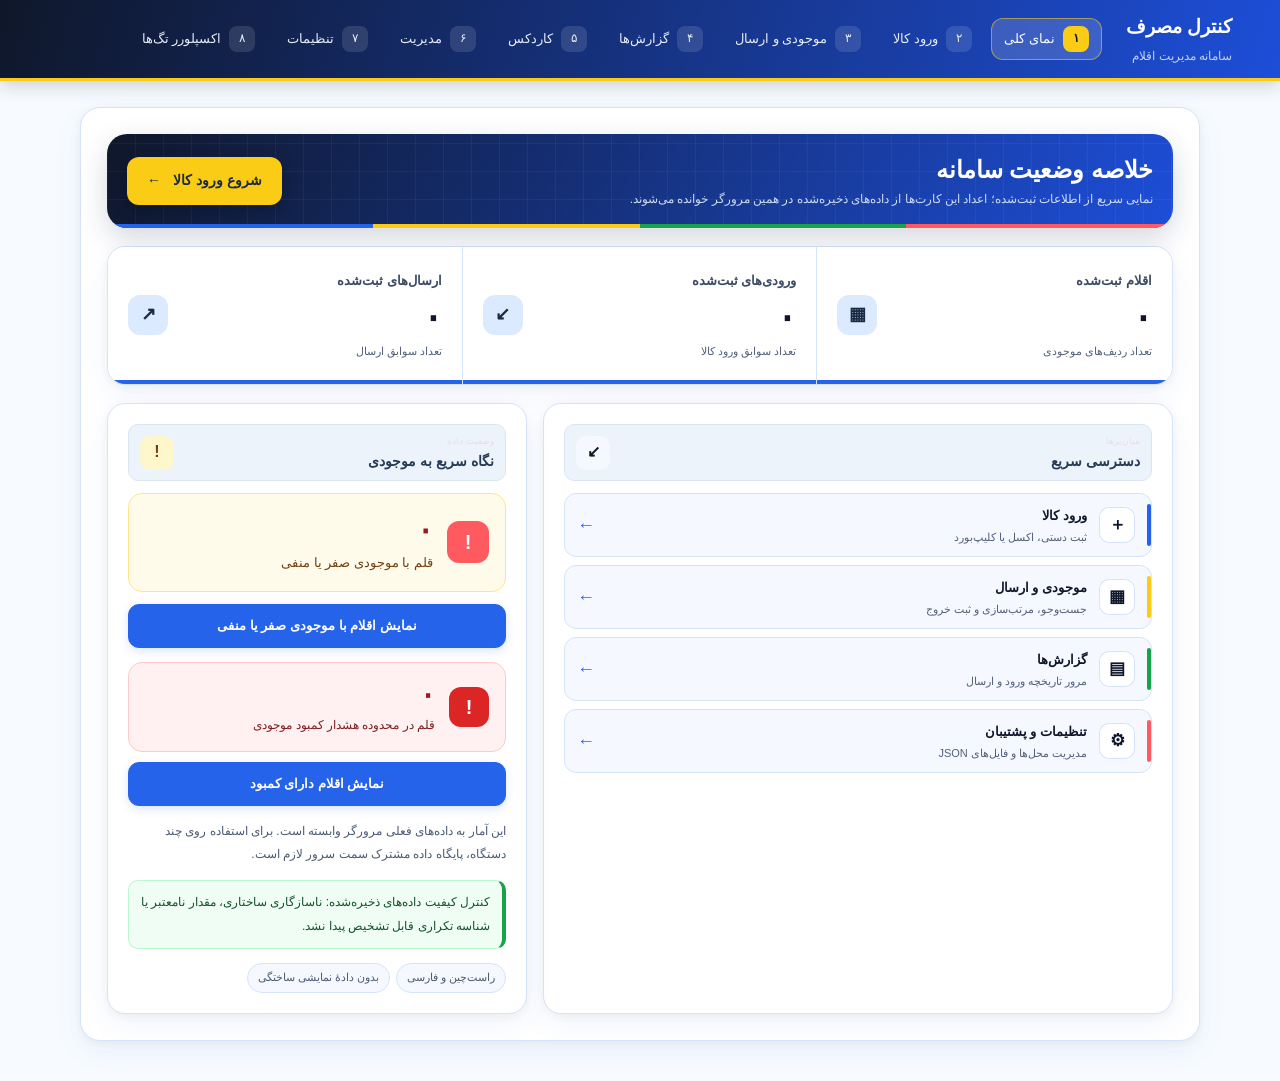
==== commit 43df7aa7: "feat: add live DOM tag explorer section" ====
--- a/index.html
+++ b/index.html
@@ -32,6 +32,7 @@
           <li><a class="nav-link" href="#section-5"><span class="nav-number">۵</span><span>کاردکس</span></a></li>
           <li><a class="nav-link" href="#section-admin"><span class="nav-number">۶</span><span>مدیریت</span></a></li>
           <li><a class="nav-link" href="#section-3"><span class="nav-number">۷</span><span>تنظیمات</span></a></li>
+          <li><a class="nav-link" href="#section-tag-explorer"><span class="nav-number">۸</span><span>اکسپلورر تگ‌ها</span></a></li>
 
 
         </ul>
@@ -59,6 +60,8 @@
 
         <!-- تنظیمات: بکاپ JSON و بازگردانی. -->
         <div class="section-mount" data-section-mount="section-3" aria-live="off"></div>
+        <!-- اکسپلورر ساختار DOM سکشن‌ها را به‌صورت پویا کشف می‌کند. -->
+        <div class="section-mount" data-section-mount="section-tag-explorer" aria-live="off"></div>
 </div>
     </main>
   </div>
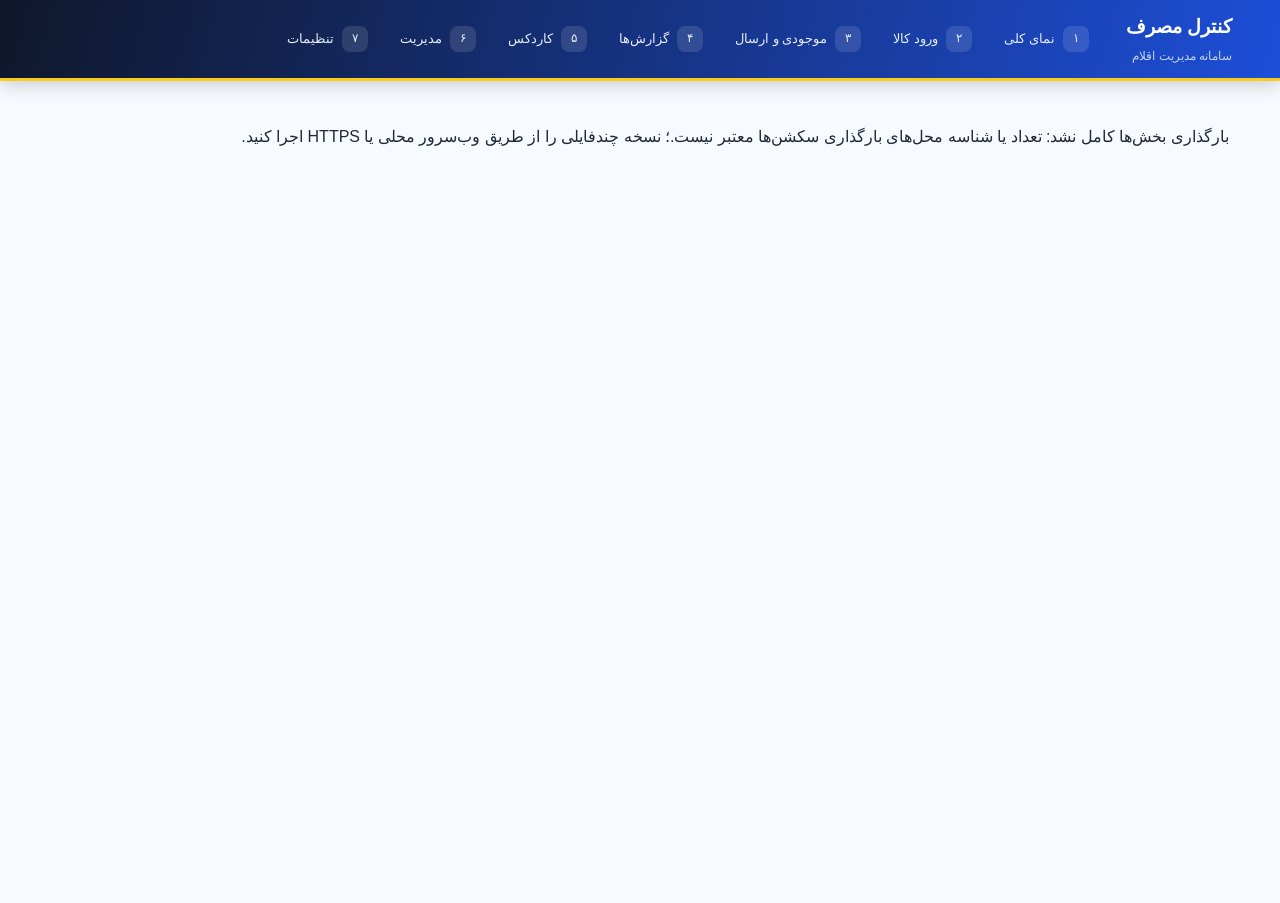
==== commit 244c20df: "remove: delete tag explorer section and references" ====
--- a/index.html
+++ b/index.html
@@ -32,9 +32,6 @@
           <li><a class="nav-link" href="#section-5"><span class="nav-number">۵</span><span>کاردکس</span></a></li>
           <li><a class="nav-link" href="#section-admin"><span class="nav-number">۶</span><span>مدیریت</span></a></li>
           <li><a class="nav-link" href="#section-3"><span class="nav-number">۷</span><span>تنظیمات</span></a></li>
-          <li><a class="nav-link" href="#section-tag-explorer"><span class="nav-number">۸</span><span>اکسپلورر تگ‌ها</span></a></li>
-
-
         </ul>
       </nav>
     </header>
@@ -60,8 +57,6 @@
 
         <!-- تنظیمات: بکاپ JSON و بازگردانی. -->
         <div class="section-mount" data-section-mount="section-3" aria-live="off"></div>
-        <!-- اکسپلورر ساختار DOM سکشن‌ها را به‌صورت پویا کشف می‌کند. -->
-        <div class="section-mount" data-section-mount="section-tag-explorer" aria-live="off"></div>
 </div>
     </main>
   </div>
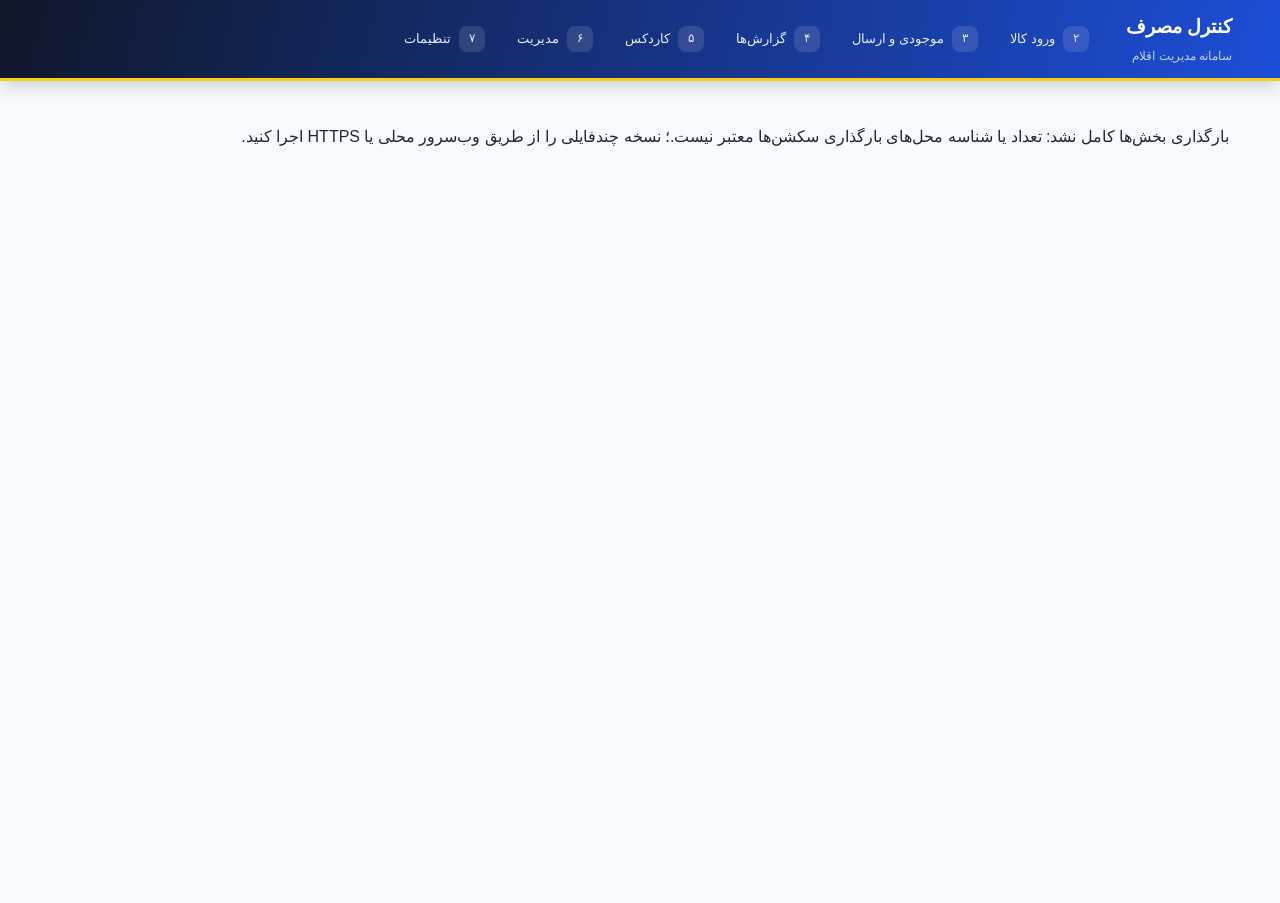
==== commit cee8ddee: "ui: remove overview section" ====
--- a/index.html
+++ b/index.html
@@ -25,7 +25,6 @@
       <nav aria-label="ناوبری بخش‌ها">
         <p class="nav-title">دسترسی به بخش‌ها</p>
         <ul class="nav-list">
-          <li><a class="nav-link" href="#section-dashboard"><span class="nav-number">۱</span><span>نمای کلی</span></a></li>
           <li><a class="nav-link" href="#section-1"><span class="nav-number">۲</span><span>ورود کالا</span></a></li>
           <li><a class="nav-link" href="#section-2"><span class="nav-number">۳</span><span>موجودی و ارسال</span></a></li>
           <li><a class="nav-link" href="#section-4"><span class="nav-number">۴</span><span>گزارش‌ها</span></a></li>
@@ -39,9 +38,6 @@
     <main class="main">
       <!-- سربرگ معرفی سامانه و وضعیت نمایشی فعلی رابط. -->
             <div class="sections">
-        <!-- داشبورد از فایل اختصاصی بارگذاری می‌شود. -->
-        <div class="section-mount" data-section-mount="section-dashboard" aria-live="off"></div>
-
         <!-- ورود کالا: داده دستی، فایل و کلیپ‌بورد پیش از ثبت در پیش‌نمایش مشترک جمع می‌شوند. -->
         <div class="section-mount" data-section-mount="section-1" aria-live="off"></div>
 
